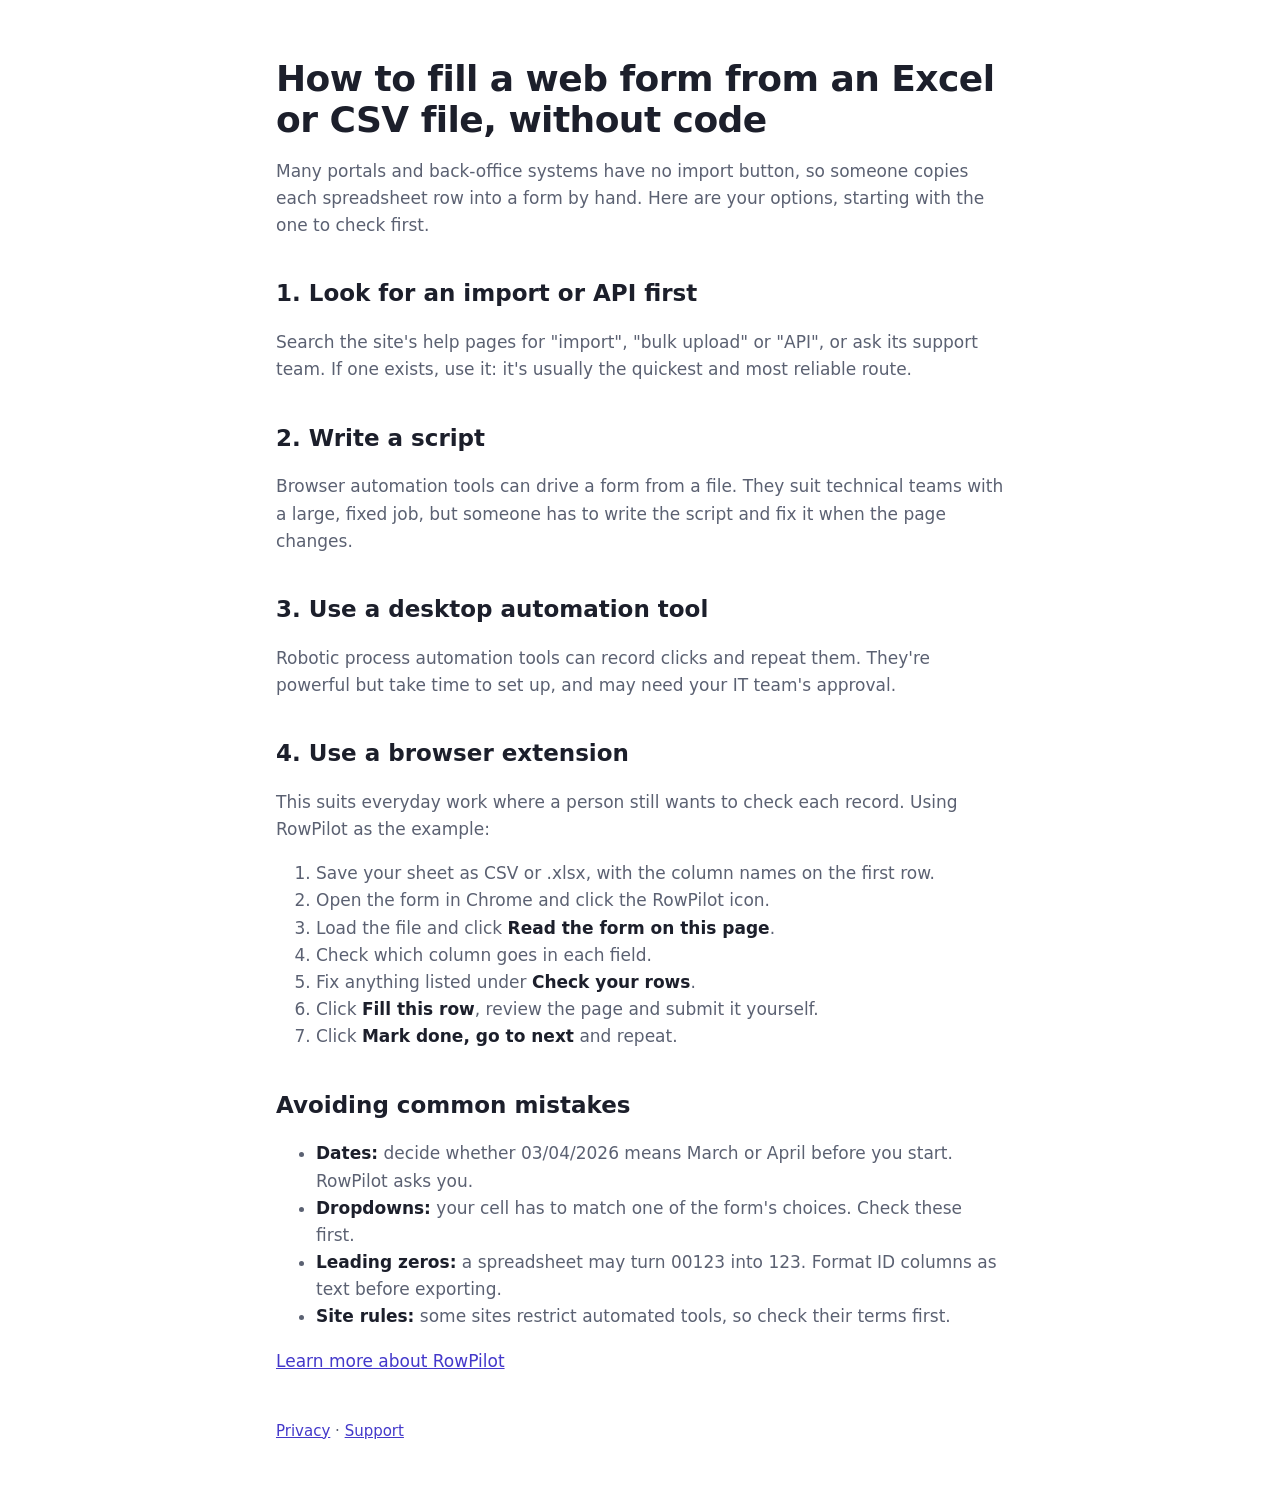
==== fill-web-form-from-excel.html @ 31535037 "Publish the RowPilot homepage, privacy policy and guide Co-Authored-By: Claude Opus 5.5 <noreply@ant" ====
<!doctype html>
<html lang="en">
<head>
  <meta charset="utf-8">
  <meta name="viewport" content="width=device-width, initial-scale=1">
  <title>How to fill a web form from an Excel or CSV file, without code</title>
  <meta name="description" content="Four ways to get spreadsheet rows into a website that has no import button, when each one makes sense, and a step-by-step method using a browser extension.">
  <link rel="icon" href="icon-128.png">
  <link rel="stylesheet" href="style.css">
</head>
<body>
<main>
  <h1>How to fill a web form from an Excel or CSV file, without code</h1>
  <p>Many portals and back-office systems have no import button, so someone copies each spreadsheet row into a form by hand. Here are your options, starting with the one to check first.</p>

  <h2>1. Look for an import or API first</h2>
  <p>Search the site's help pages for "import", "bulk upload" or "API", or ask its support team. If one exists, use it: it's usually the quickest and most reliable route.</p>

  <h2>2. Write a script</h2>
  <p>Browser automation tools can drive a form from a file. They suit technical teams with a large, fixed job, but someone has to write the script and fix it when the page changes.</p>

  <h2>3. Use a desktop automation tool</h2>
  <p>Robotic process automation tools can record clicks and repeat them. They're powerful but take time to set up, and may need your IT team's approval.</p>

  <h2>4. Use a browser extension</h2>
  <p>This suits everyday work where a person still wants to check each record. Using RowPilot as the example:</p>
  <ol>
    <li>Save your sheet as CSV or .xlsx, with the column names on the first row.</li>
    <li>Open the form in Chrome and click the RowPilot icon.</li>
    <li>Load the file and click <strong>Read the form on this page</strong>.</li>
    <li>Check which column goes in each field.</li>
    <li>Fix anything listed under <strong>Check your rows</strong>.</li>
    <li>Click <strong>Fill this row</strong>, review the page and submit it yourself.</li>
    <li>Click <strong>Mark done, go to next</strong> and repeat.</li>
  </ol>

  <h2>Avoiding common mistakes</h2>
  <ul>
    <li><strong>Dates:</strong> decide whether 03/04/2026 means March or April before you start. RowPilot asks you.</li>
    <li><strong>Dropdowns:</strong> your cell has to match one of the form's choices. Check these first.</li>
    <li><strong>Leading zeros:</strong> a spreadsheet may turn 00123 into 123. Format ID columns as text before exporting.</li>
    <li><strong>Site rules:</strong> some sites restrict automated tools, so check their terms first.</li>
  </ul>
  <p><a href="index.html">Learn more about RowPilot</a></p>
  <footer><a href="privacy.html">Privacy</a> · <a href="mailto:xooffer@gmail.com">Support</a></footer>
</main>
</body>
</html>
---- style.css ----
:root { --bg: #fff; --fg: #1c1f2b; --muted: #5b6172; --accent: #4338ca; --card: #f4f5fa; --line: #dfe2ec; }
@media (prefers-color-scheme: dark) { :root { --bg: #14151c; --fg: #eceef4; --muted: #9ba1b2; --accent: #a5b4fc; --card: #1e2029; --line: #2f3240; } }
* { box-sizing: border-box; }
body { margin: 0; background: var(--bg); color: var(--fg); font: 17px/1.6 system-ui, -apple-system, "Segoe UI", sans-serif; }
main { max-width: 760px; margin: 0 auto; padding: 44px 16px 64px; }
header img { width: 64px; height: 64px; margin: -8px; }
h1 { font-size: 36px; line-height: 1.15; margin: 14px 0 10px; letter-spacing: -.015em; }
h2 { font-size: 23px; margin: 36px 0 8px; }
p, li { color: var(--muted); }
strong { color: var(--fg); }
a { color: var(--accent); }
.shot { width: 100%; height: auto; border-radius: 12px; border: 1px solid var(--line); margin: 20px 0; display: block; }
.plans { display: grid; grid-template-columns: repeat(auto-fit, minmax(240px, 1fr)); gap: 14px; }
.plan { background: var(--card); border: 1px solid var(--line); border-radius: 12px; padding: 16px 18px; }
.plan h3 { margin: 0 0 6px; }
.plan ul { padding-left: 18px; margin: 8px 0 0; }
.cta { display: inline-block; background: var(--accent); color: var(--bg); font-weight: 650; padding: 11px 20px; border-radius: 10px; text-decoration: none; margin: 8px 0; }
footer { margin-top: 44px; color: var(--muted); font-size: 15px; }
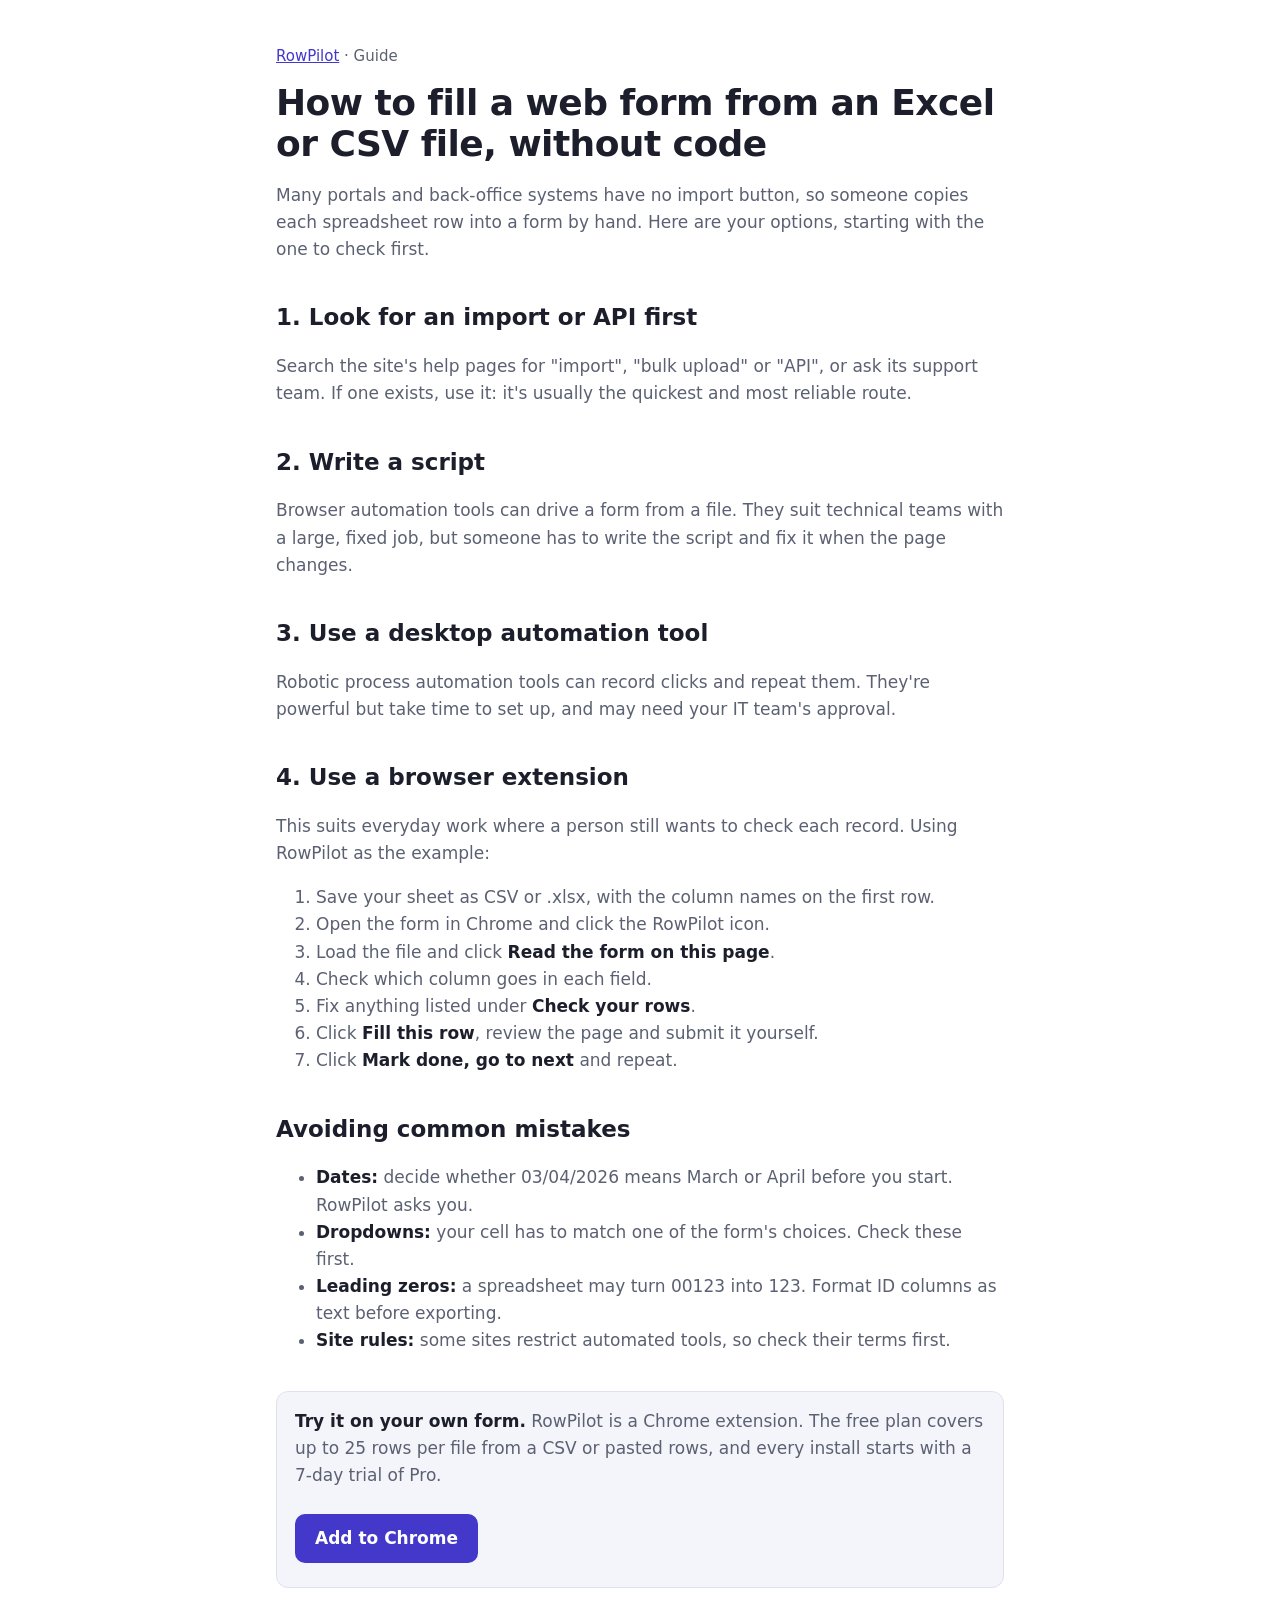
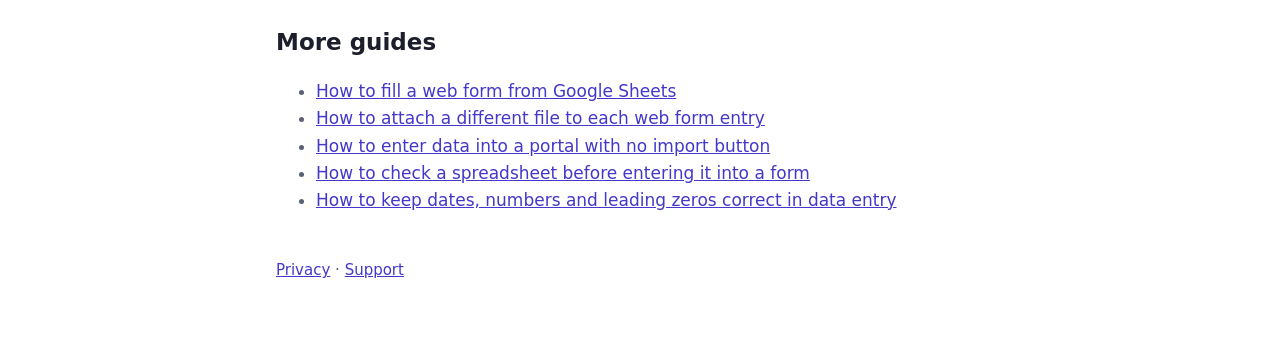
==== commit 07181783: "Add five how-to guides and a sitemap Co-Authored-By: Claude Opus 5.5 <noreply@anthropic.com>" ====
--- a/fill-web-form-from-excel.html
+++ b/fill-web-form-from-excel.html
@@ -5,11 +5,13 @@
   <meta name="viewport" content="width=device-width, initial-scale=1">
   <title>How to fill a web form from an Excel or CSV file, without code</title>
   <meta name="description" content="Four ways to get spreadsheet rows into a website that has no import button, when each one makes sense, and a step-by-step method using a browser extension.">
+  <link rel="canonical" href="https://tanz645.github.io/rowpilot/fill-web-form-from-excel.html">
   <link rel="icon" href="icon-128.png">
   <link rel="stylesheet" href="style.css">
 </head>
 <body>
 <main>
+  <p class="crumb"><a href="index.html">RowPilot</a> · Guide</p>
   <h1>How to fill a web form from an Excel or CSV file, without code</h1>
   <p>Many portals and back-office systems have no import button, so someone copies each spreadsheet row into a form by hand. Here are your options, starting with the one to check first.</p>
 
@@ -41,7 +43,18 @@
     <li><strong>Leading zeros:</strong> a spreadsheet may turn 00123 into 123. Format ID columns as text before exporting.</li>
     <li><strong>Site rules:</strong> some sites restrict automated tools, so check their terms first.</li>
   </ul>
-  <p><a href="index.html">Learn more about RowPilot</a></p>
+  <div class="try">
+    <p><strong>Try it on your own form.</strong> RowPilot is a Chrome extension. The free plan covers up to 25 rows per file from a CSV or pasted rows, and every install starts with a 7-day trial of Pro.</p>
+    <a class="cta" href="https://chromewebstore.google.com/detail/rowpilot-%E2%80%93-fill-web-forms/adaibliihahgcngcacgincbkpcopcjee">Add to Chrome</a>
+  </div>
+  <h2>More guides</h2>
+  <ul>
+    <li><a href="fill-web-form-from-google-sheets.html">How to fill a web form from Google Sheets</a></li>
+    <li><a href="attach-files-to-web-form-from-spreadsheet.html">How to attach a different file to each web form entry</a></li>
+    <li><a href="enter-data-into-portal-without-import.html">How to enter data into a portal with no import button</a></li>
+    <li><a href="check-spreadsheet-before-data-entry.html">How to check a spreadsheet before entering it into a form</a></li>
+    <li><a href="fix-dates-numbers-leading-zeros-data-entry.html">How to keep dates, numbers and leading zeros correct in data entry</a></li>
+  </ul>
   <footer><a href="privacy.html">Privacy</a> · <a href="mailto:xooffer@gmail.com">Support</a></footer>
 </main>
 </body>
--- a/style.css
+++ b/style.css
@@ -16,3 +16,10 @@
 .plan ul { padding-left: 18px; margin: 8px 0 0; }
 .cta { display: inline-block; background: var(--accent); color: var(--bg); font-weight: 650; padding: 11px 20px; border-radius: 10px; text-decoration: none; margin: 8px 0; }
 footer { margin-top: 44px; color: var(--muted); font-size: 15px; }
+.crumb { margin: 0; font-size: 15px; }
+.try { background: var(--card); border: 1px solid var(--line); border-radius: 12px; padding: 16px 18px; margin-top: 36px; }
+.try p { margin-top: 0; }
+table { width: 100%; border-collapse: collapse; margin: 14px 0; font-size: 15.5px; display: block; overflow-x: auto; }
+th, td { text-align: left; padding: 8px 12px; border: 1px solid var(--line); color: var(--muted); overflow-wrap: anywhere; }
+th { color: var(--fg); background: var(--card); }
+code { font-size: .92em; background: var(--card); border-radius: 4px; padding: 1px 4px; }
